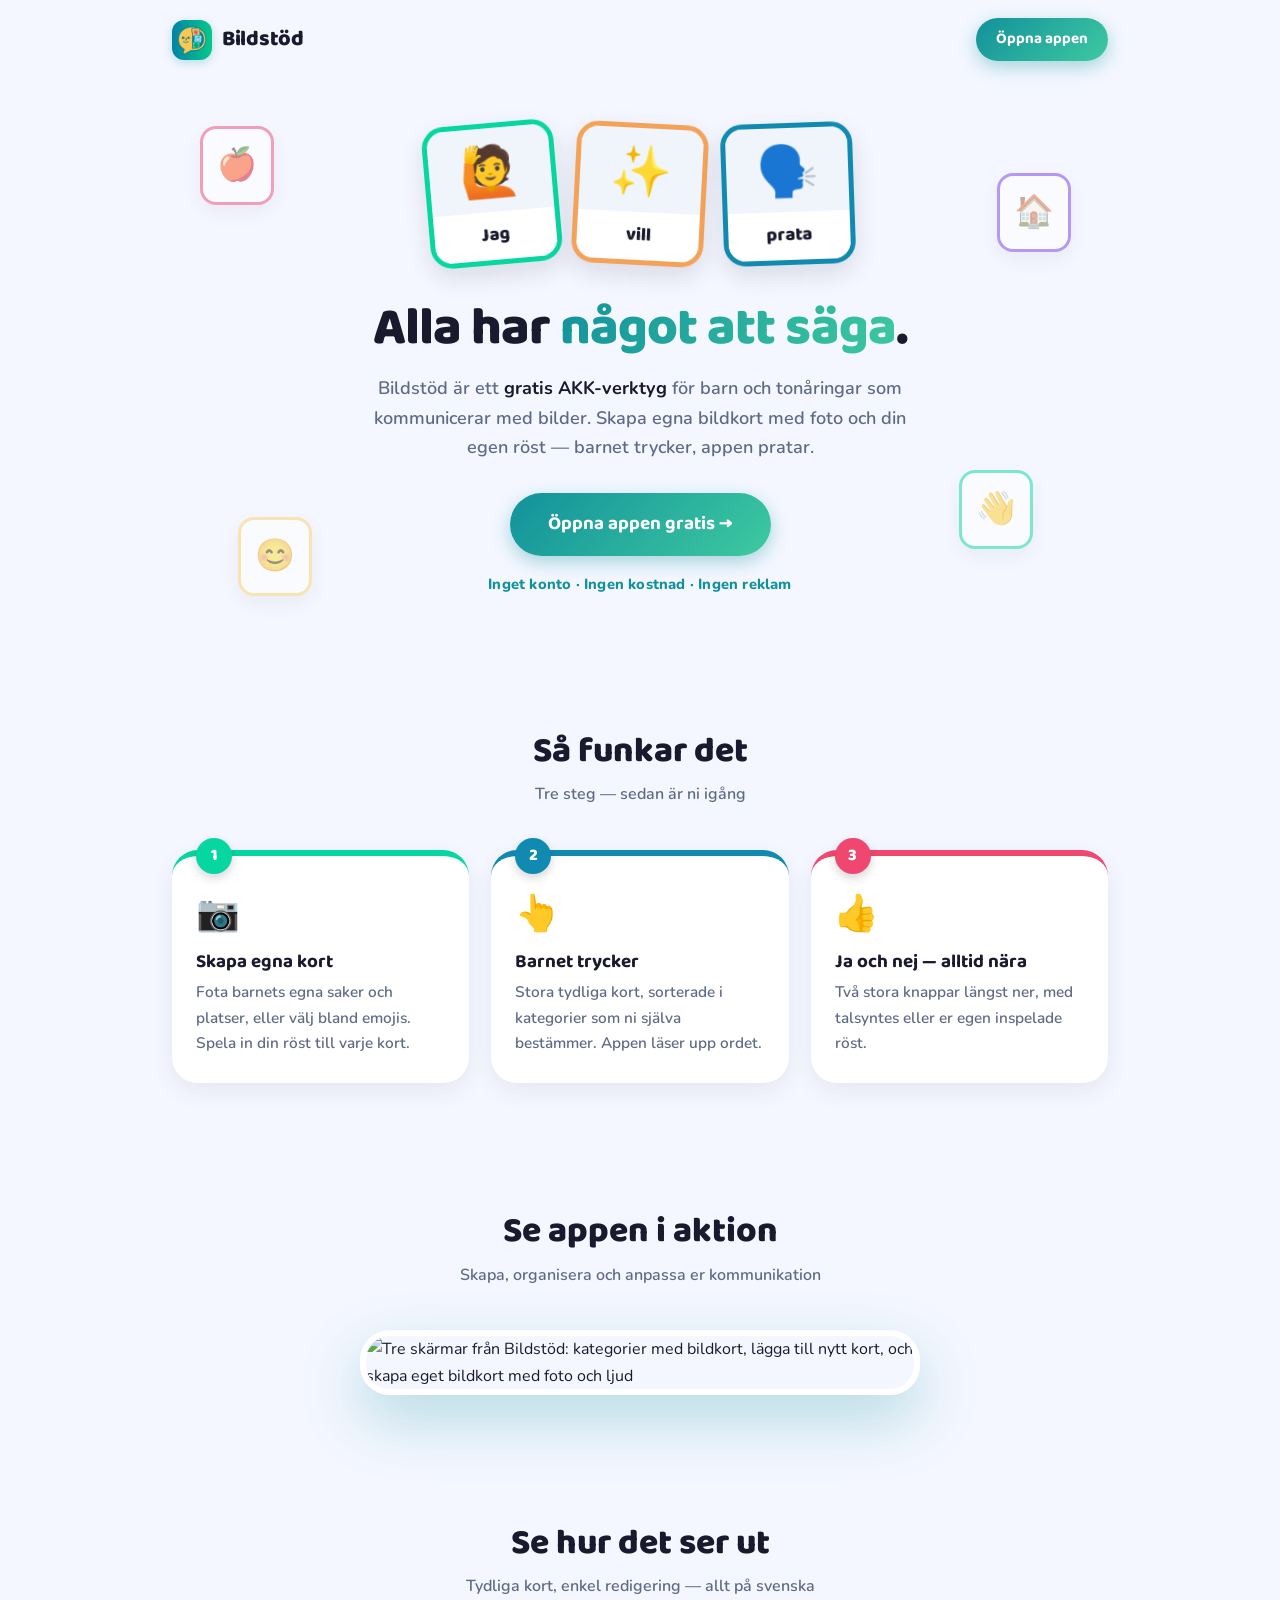
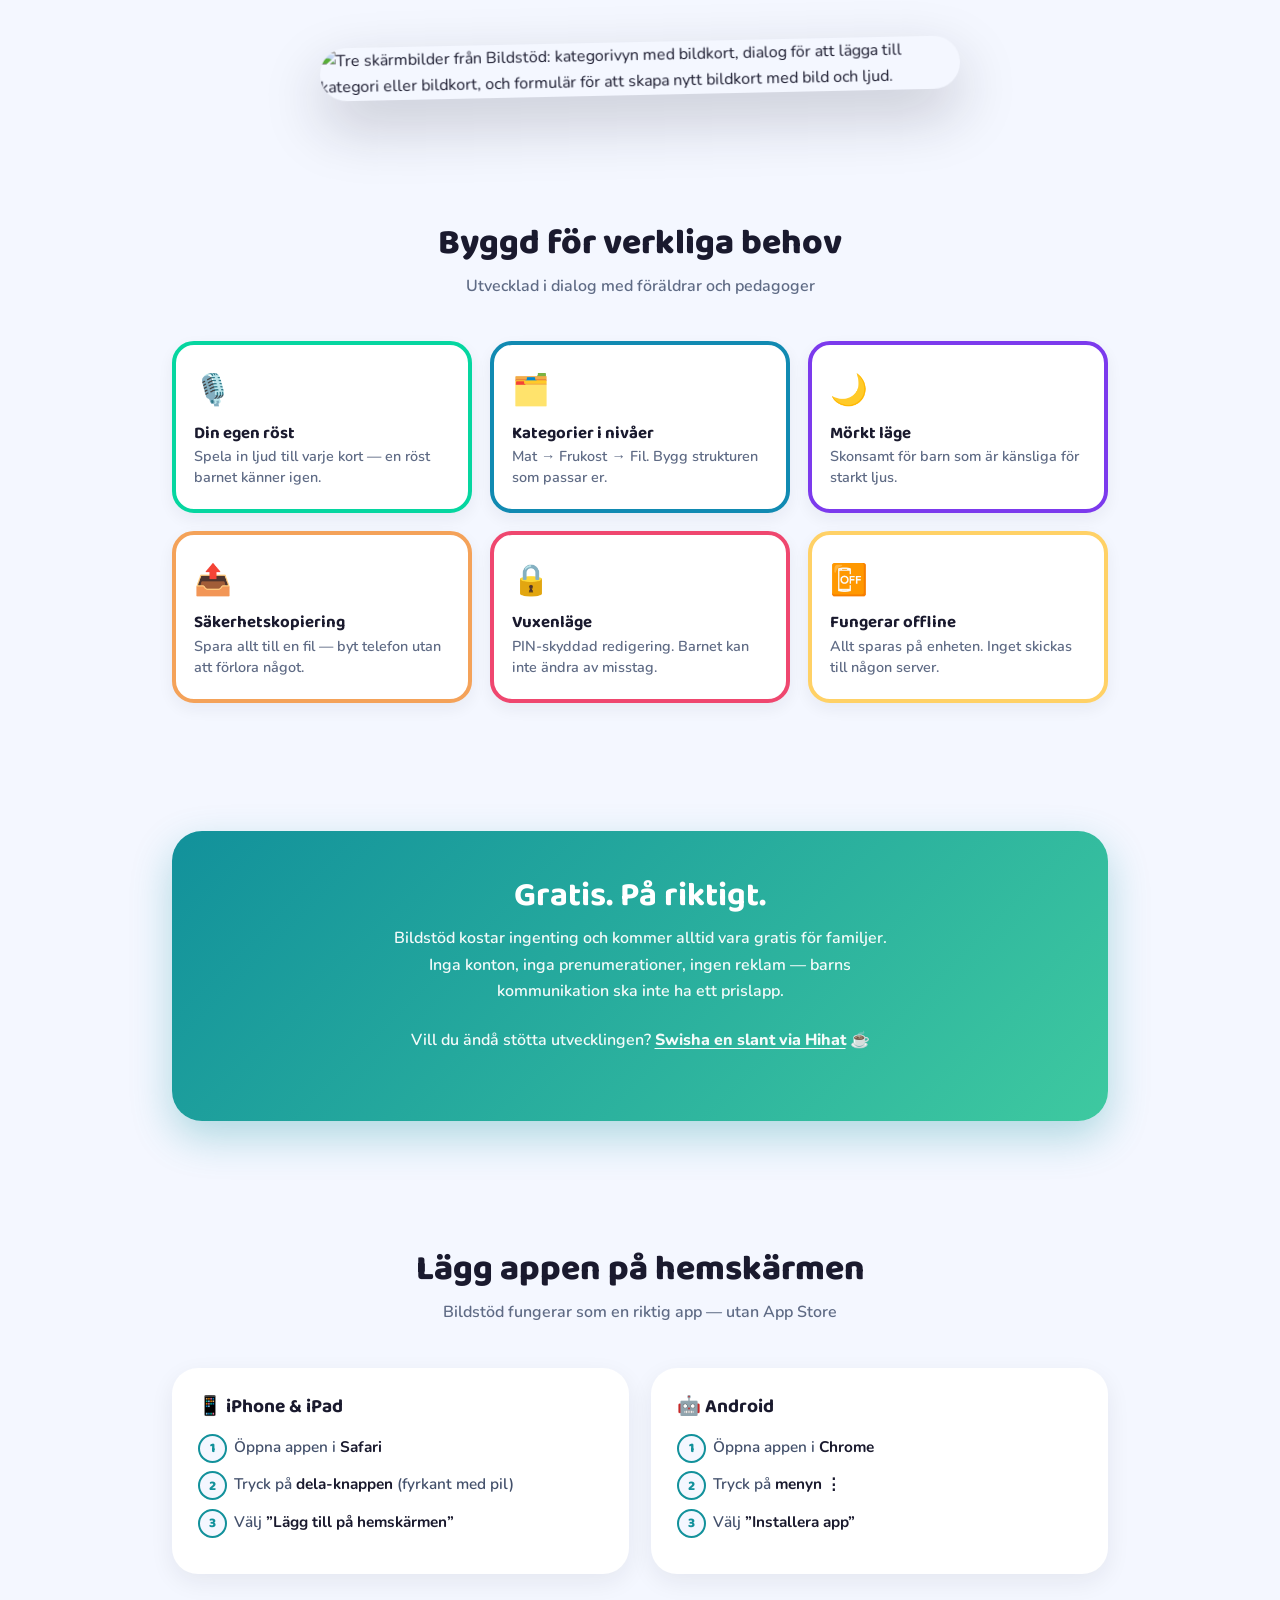
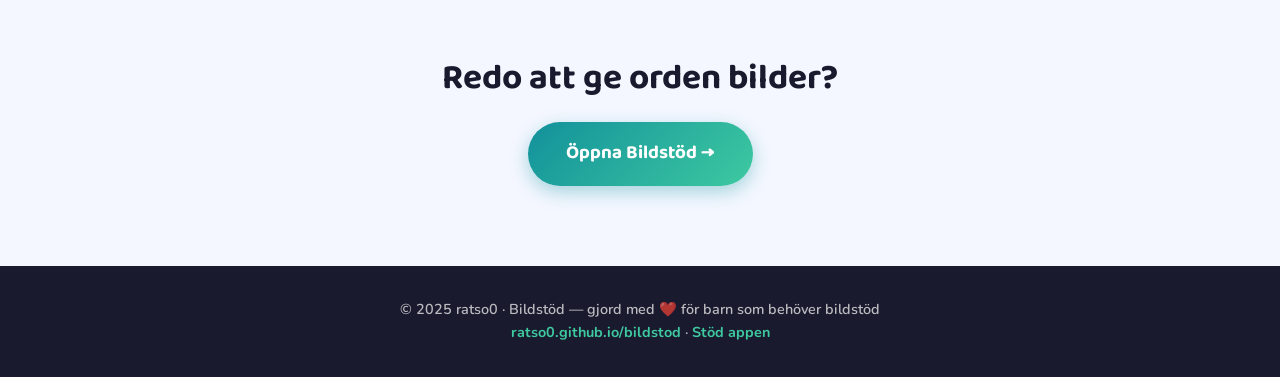
==== landing.html @ 3ee3cc1e "Add files via upload" ====
<!DOCTYPE html>
<html lang="sv">
<head>
<meta charset="UTF-8">
<meta name="viewport" content="width=device-width, initial-scale=1.0">
<title>Bildstöd – Prata med bilder</title>
<meta name="description" content="Bildstöd är ett gratis AKK-verktyg för barn och tonåringar som kommunicerar med bilder. Egna bildkort med foto och röst. Inget konto, ingen kostnad, ingen reklam.">
<link rel="icon" href="icon-192.png">
<link rel="preconnect" href="https://fonts.googleapis.com">
<link rel="preconnect" href="https://fonts.gstatic.com" crossorigin>
<link href="https://fonts.googleapis.com/css2?family=Baloo+2:wght@600;700;800&family=Nunito:wght@500;600;700;800&display=swap" rel="stylesheet">
<style>
  :root{
    --bg:#F4F7FF;
    --ink:#1A1A2E;
    --muted:#5f6b85;
    --teal:#12919b;
    --mint:#3ec9a0;
    --green:#06D6A0;
    --pink:#EF476F;
    --blue:#118AB2;
    --purple:#7C3AED;
    --orange:#F4A259;
    --yellow:#FFD166;
    --card:#ffffff;
    --face:#EFF5FB;
    --stepnum:#43506b;
    --radius:22px;
  }
  @media (prefers-color-scheme: dark){
    :root{
      --bg:#12141c;
      --ink:#eef0f7;
      --muted:#a3adc4;
      --teal:#2fb9c4;
      --card:#1e2230;
      --face:#28304a;
      --stepnum:#c6cede;
    }
  }
  *{margin:0;padding:0;box-sizing:border-box}
  html{scroll-behavior:smooth}
  body{
    font-family:'Nunito',sans-serif;
    background:var(--bg);
    color:var(--ink);
    line-height:1.65;
    overflow-x:hidden;
  }
  h1,h2,h3{font-family:'Baloo 2',cursive;line-height:1.15}
  a{color:inherit}
  img{display:block}
  .wrap{max-width:980px;margin:0 auto;padding:0 22px}

  /* ── Toppbar ── */
  .topbar{display:flex;align-items:center;justify-content:space-between;padding:18px 0}
  .brand{display:flex;align-items:center;gap:10px;text-decoration:none}
  .brand img{width:40px;height:40px;border-radius:12px;box-shadow:0 3px 10px rgba(18,145,155,.25)}
  .brand span{font-family:'Baloo 2';font-weight:800;font-size:1.35rem;letter-spacing:-.3px}
  .btn{
    display:inline-block;font-family:'Baloo 2';font-weight:700;text-decoration:none;
    background:linear-gradient(135deg,var(--teal),var(--mint));color:#fff;
    padding:12px 26px;border-radius:999px;font-size:1.02rem;
    box-shadow:0 6px 18px rgba(18,145,155,.35);
    transition:transform .15s ease, box-shadow .15s ease;
  }
  .btn:hover{transform:translateY(-2px);box-shadow:0 10px 24px rgba(18,145,155,.45)}
  .btn:focus-visible{outline:3px solid var(--ink);outline-offset:3px}
  .btn.small{padding:9px 20px;font-size:.95rem}
  .btn.big{padding:16px 38px;font-size:1.18rem}

  /* ── Hero: meningen byggd av bildkort ── */
  .hero{text-align:center;padding:44px 0 70px;position:relative}
  /* Svävande dekorkort i bakgrunden */
  .float-card{
    position:absolute;font-size:2rem;background:var(--card);
    border:3px solid var(--c);border-radius:16px;padding:10px 14px;
    box-shadow:0 8px 20px rgba(26,26,46,.10);opacity:.5;z-index:-1;
    animation:floaty 6s ease-in-out infinite;animation-delay:var(--fd,0s);
  }
  @keyframes floaty{
    0%,100%{transform:translateY(0) rotate(var(--r,0deg))}
    50%{transform:translateY(-14px) rotate(var(--r,0deg))}
  }
  .fc1{top:8%;left:3%;--c:var(--pink);--r:-8deg;--fd:.3s}
  .fc2{top:16%;right:4%;--c:var(--purple);--r:7deg;--fd:1.2s}
  .fc3{bottom:12%;left:7%;--c:var(--yellow);--r:5deg;--fd:2s}
  .fc4{bottom:20%;right:8%;--c:var(--green);--r:-5deg;--fd:.8s}
  @media(max-width:760px){.float-card{display:none}}
  .card-sentence{
    display:flex;justify-content:center;align-items:flex-end;gap:16px;
    margin:0 auto 34px;flex-wrap:wrap;
  }
  .pcard{
    width:132px;background:var(--card);border:5px solid var(--c);
    border-radius:var(--radius);box-shadow:0 10px 24px rgba(26,26,46,.12);
    overflow:hidden;transform:rotate(var(--r));
    animation:dealIn .55s cubic-bezier(.34,1.5,.5,1) both;
    animation-delay:var(--d);
    transition:transform .25s ease, box-shadow .25s ease;
  }
  .pcard:hover{transform:rotate(0deg) translateY(-8px) scale(1.05);box-shadow:0 18px 36px rgba(26,26,46,.2)}
  .pcard .inner{animation:bob 4s ease-in-out infinite;animation-delay:var(--d)}
  @keyframes bob{0%,100%{transform:translateY(0)}50%{transform:translateY(-6px)}}
  .pcard .face{background:var(--face);font-size:3.1rem;padding:20px 0 14px;text-align:center;line-height:1}
  .pcard .word{
    font-family:'Baloo 2';font-weight:800;font-size:1.15rem;text-align:center;
    padding:8px 6px 10px;background:var(--card);
  }
  @keyframes dealIn{
    from{opacity:0;transform:translateY(26px) rotate(var(--r)) scale(.92)}
    to{opacity:1;transform:translateY(0) rotate(var(--r)) scale(1)}
  }
  .hero{position:relative}
  .bg-emoji{
    position:absolute;font-size:5.5rem;opacity:.07;pointer-events:none;user-select:none;
    animation:bob 6s ease-in-out infinite;
  }
  .hero h1{font-size:clamp(2.2rem,5.5vw,3.3rem);font-weight:800;letter-spacing:-1px;margin-bottom:14px}
  .hero h1 .grad{
    background:linear-gradient(120deg,var(--teal),var(--mint));
    -webkit-background-clip:text;background-clip:text;color:transparent;
  }
  /* Scrollavslöjanden */
  .reveal{opacity:0;transform:translateY(28px);transition:opacity .6s ease, transform .6s cubic-bezier(.22,1,.36,1)}
  .reveal.in{opacity:1;transform:none}
  .hero .sub{
    font-size:1.13rem;font-weight:600;color:var(--muted);
    max-width:560px;margin:0 auto 30px;
  }
  .hero .sub strong{color:var(--ink)}
  .freeline{margin-top:16px;font-weight:800;font-size:.92rem;color:var(--teal);letter-spacing:.2px}

  /* ── Scroll-reveal ── */
  .rv{opacity:0;transform:translateY(28px);transition:opacity .6s ease,transform .6s cubic-bezier(.22,1,.36,1)}
  .rv.in{opacity:1;transform:none}

  /* ── Promo-bild ── */
  .promo-frame{
    max-width:560px;margin:0 auto;border-radius:30px;overflow:hidden;
    box-shadow:0 24px 60px rgba(18,145,155,.28);
    border:6px solid var(--card);
    transform:rotate(-1.2deg);
    transition:transform .3s ease;
  }
  .promo-frame:hover{transform:rotate(0deg) scale(1.01)}
  .promo-frame img{width:100%;height:auto}

  /* ── Sektioner ── */
  section{padding:64px 0}
  .sect-title{text-align:center;font-size:clamp(1.7rem,4vw,2.2rem);font-weight:800;margin-bottom:10px}
  .sect-sub{text-align:center;color:var(--muted);font-weight:600;max-width:520px;margin:0 auto 42px}

  /* Så funkar det – tre steg */
  .steps{display:grid;grid-template-columns:repeat(3,1fr);gap:22px}
  .step{
    background:var(--card);border-radius:26px;padding:28px 24px;
    box-shadow:0 8px 24px rgba(26,26,46,.07);position:relative;
    border-top:6px solid var(--c);
  }
  .step .num{
    position:absolute;top:-18px;left:24px;width:36px;height:36px;border-radius:50%;
    background:var(--c);color:#fff;font-family:'Baloo 2';font-weight:800;font-size:1.05rem;
    display:flex;align-items:center;justify-content:center;box-shadow:0 4px 10px rgba(26,26,46,.18);
  }
  .step .ico{font-size:2.2rem;margin-bottom:10px}
  .step h3{font-size:1.18rem;margin-bottom:6px}
  .step p{font-size:.96rem;color:var(--muted);font-weight:600}

  /* Funktioner – kort i appens stil */
  .feats{display:grid;grid-template-columns:repeat(3,1fr);gap:18px}
  .feat{
    background:var(--card);border:4px solid var(--c);border-radius:var(--radius);
    padding:20px 18px;box-shadow:0 6px 16px rgba(26,26,46,.06);
  }
  .feat .ico{font-size:1.9rem;margin-bottom:8px}
  .feat h3{font-size:1.05rem;margin-bottom:3px}
  .feat p{font-size:.9rem;color:var(--muted);font-weight:600;line-height:1.5}

  /* Skärmbilder */
  .shots{max-width:640px;margin:0 auto}
  .shots img{
    width:100%;border-radius:28px;
    box-shadow:0 24px 60px rgba(26,26,46,.22);
    transform:rotate(-1.2deg);
    transition:transform .3s ease;
  }
  .shots img:hover{transform:rotate(0deg) scale(1.015)}

  /* Gratis-remsa */
  .free{
    background:linear-gradient(135deg,var(--teal),var(--mint));
    border-radius:30px;color:#fff;text-align:center;
    padding:46px 26px;box-shadow:0 16px 40px rgba(18,145,155,.3);
  }
  .free h2{font-size:clamp(1.6rem,4vw,2.1rem);margin-bottom:10px}
  .free p{font-weight:600;max-width:520px;margin:0 auto 22px;opacity:.95}
  .free a.support{
    color:#fff;font-weight:800;text-decoration:underline;text-underline-offset:3px;
  }

  /* Installera */
  .installs{display:grid;grid-template-columns:1fr 1fr;gap:22px}
  .inst{
    background:var(--card);border-radius:26px;padding:28px 26px;
    box-shadow:0 8px 24px rgba(26,26,46,.07);
  }
  .inst h3{font-size:1.2rem;margin-bottom:16px;display:flex;align-items:center;gap:8px}
  .inst ol{list-style:none;counter-reset:s}
  .inst li{
    counter-increment:s;position:relative;padding-left:36px;margin-bottom:12px;
    font-weight:600;font-size:.96rem;color:var(--stepnum);
  }
  .inst li::before{
    content:counter(s);position:absolute;left:0;top:0;
    width:25px;height:25px;border-radius:50%;background:var(--bg);
    border:2.5px solid var(--teal);color:var(--teal);
    font-family:'Baloo 2';font-weight:800;font-size:.85rem;
    display:flex;align-items:center;justify-content:center;
  }
  .inst li strong{color:var(--ink)}

  /* Slut-CTA */
  .final{text-align:center;padding:20px 0 80px}
  .final h2{font-size:clamp(1.7rem,4vw,2.2rem);margin-bottom:24px}

  footer{
    background:var(--ink);color:rgba(255,255,255,.7);
    text-align:center;padding:32px 22px;font-size:.9rem;font-weight:600;
  }
  footer a{color:var(--mint);font-weight:700;text-decoration:none}
  footer a:hover{text-decoration:underline}

  @media(max-width:760px){
    .steps{grid-template-columns:1fr}
    .feats{grid-template-columns:1fr 1fr}
    .installs{grid-template-columns:1fr}
    .pcard{width:104px}
    .pcard .face{font-size:2.4rem;padding:16px 0 10px}
    .pcard .word{font-size:.98rem}
    .card-sentence{gap:10px}
    section{padding:48px 0}
  }
  @media(max-width:420px){
    .feats{grid-template-columns:1fr}
  }
  @media(prefers-reduced-motion:reduce){
    .pcard,.pcard .inner,.float-card{animation:none}
    .btn,.reveal{transition:none}
    .reveal{opacity:1;transform:none}
    html{scroll-behavior:auto}
  }
</style>
</head>
<body>

<div class="wrap">
  <header class="topbar">
    <a class="brand" href="#">
      <img src="icon-192.png" alt="Bildstöds logotyp">
      <span>Bildstöd</span>
    </a>
    <a class="btn small" href="https://ratso0.github.io/bildstod/">Öppna appen</a>
  </header>

  <!-- HERO -->
  <section class="hero">
    <div class="float-card fc1" aria-hidden="true">🍎</div>
    <div class="float-card fc2" aria-hidden="true">🏠</div>
    <div class="float-card fc3" aria-hidden="true">😊</div>
    <div class="float-card fc4" aria-hidden="true">👋</div>
    <div class="card-sentence" aria-hidden="true">
      <div class="pcard" style="--c:var(--green);--r:-5deg;--d:.05s">
        <div class="inner"><div class="face">🙋</div><div class="word">Jag</div></div>
      </div>
      <div class="pcard" style="--c:var(--orange);--r:3deg;--d:.18s">
        <div class="inner"><div class="face">✨</div><div class="word">vill</div></div>
      </div>
      <div class="pcard" style="--c:var(--blue);--r:-2deg;--d:.31s">
        <div class="inner"><div class="face">🗣️</div><div class="word">prata</div></div>
      </div>
    </div>

    <h1>Alla har <span class="grad">något att säga</span>.</h1>
    <p class="sub">Bildstöd är ett <strong>gratis AKK-verktyg</strong> för barn och tonåringar som kommunicerar med bilder. Skapa egna bildkort med foto och din egen röst — barnet trycker, appen pratar.</p>
    <a class="btn big" href="https://ratso0.github.io/bildstod/">Öppna appen gratis →</a>
    <div class="freeline">Inget konto · Ingen kostnad · Ingen reklam</div>
  </section>
</div>

<!-- SÅ FUNKAR DET -->
<section>
  <div class="wrap reveal">
    <h2 class="sect-title">Så funkar det</h2>
    <p class="sect-sub">Tre steg — sedan är ni igång</p>
    <div class="steps">
      <div class="step rv" style="--c:var(--green)">
        <div class="num">1</div>
        <div class="ico">📷</div>
        <h3>Skapa egna kort</h3>
        <p>Fota barnets egna saker och platser, eller välj bland emojis. Spela in din röst till varje kort.</p>
      </div>
      <div class="step rv" style="--c:var(--blue)">
        <div class="num">2</div>
        <div class="ico">👆</div>
        <h3>Barnet trycker</h3>
        <p>Stora tydliga kort, sorterade i kategorier som ni själva bestämmer. Appen läser upp ordet.</p>
      </div>
      <div class="step rv" style="--c:var(--pink)">
        <div class="num">3</div>
        <div class="ico">👍</div>
        <h3>Ja och nej — alltid nära</h3>
        <p>Två stora knappar längst ner, med talsyntes eller er egen inspelade röst.</p>
      </div>
    </div>
  </div>
</section>

<!-- SE APPEN -->
<section>
  <div class="wrap">
    <h2 class="sect-title rv">Se appen i aktion</h2>
    <p class="sect-sub rv">Skapa, organisera och anpassa er kommunikation</p>
    <div class="promo-frame rv">
      <img src="promo.jpg" alt="Tre skärmar från Bildstöd: kategorier med bildkort, lägga till nytt kort, och skapa eget bildkort med foto och ljud" loading="lazy">
    </div>
  </div>
</section>

<!-- SKÄRMBILDER -->
<section>
  <div class="wrap reveal">
    <h2 class="sect-title">Se hur det ser ut</h2>
    <p class="sect-sub">Tydliga kort, enkel redigering — allt på svenska</p>
    <div class="shots">
      <img src="skarmar.jpg" alt="Tre skärmbilder från Bildstöd: kategorivyn med bildkort, dialog för att lägga till kategori eller bildkort, och formulär för att skapa nytt bildkort med bild och ljud." loading="lazy">
    </div>
  </div>
</section>

<!-- FUNKTIONER -->
<section>
  <div class="wrap reveal">
    <h2 class="sect-title">Byggd för verkliga behov</h2>
    <p class="sect-sub">Utvecklad i dialog med föräldrar och pedagoger</p>
    <div class="feats">
      <div class="feat" style="--c:var(--green)"><div class="ico">🎙️</div><h3>Din egen röst</h3><p>Spela in ljud till varje kort — en röst barnet känner igen.</p></div>
      <div class="feat" style="--c:var(--blue)"><div class="ico">🗂️</div><h3>Kategorier i nivåer</h3><p>Mat → Frukost → Fil. Bygg strukturen som passar er.</p></div>
      <div class="feat" style="--c:var(--purple)"><div class="ico">🌙</div><h3>Mörkt läge</h3><p>Skonsamt för barn som är känsliga för starkt ljus.</p></div>
      <div class="feat" style="--c:var(--orange)"><div class="ico">📤</div><h3>Säkerhetskopiering</h3><p>Spara allt till en fil — byt telefon utan att förlora något.</p></div>
      <div class="feat" style="--c:var(--pink)"><div class="ico">🔒</div><h3>Vuxenläge</h3><p>PIN-skyddad redigering. Barnet kan inte ändra av misstag.</p></div>
      <div class="feat" style="--c:var(--yellow)"><div class="ico">📴</div><h3>Fungerar offline</h3><p>Allt sparas på enheten. Inget skickas till någon server.</p></div>
    </div>
  </div>
</section>

<!-- GRATIS -->
<section>
  <div class="wrap">
    <div class="free rv">
      <h2>Gratis. På riktigt.</h2>
      <p>Bildstöd kostar ingenting och kommer alltid vara gratis för familjer. Inga konton, inga prenumerationer, ingen reklam — barns kommunikation ska inte ha ett prislapp.</p>
      <p>Vill du ändå stötta utvecklingen? <a class="support" href="https://hihat.io/bildstd">Swisha en slant via Hihat</a> ☕</p>
    </div>
  </div>
</section>

<!-- INSTALLERA -->
<section>
  <div class="wrap reveal">
    <h2 class="sect-title">Lägg appen på hemskärmen</h2>
    <p class="sect-sub">Bildstöd fungerar som en riktig app — utan App Store</p>
    <div class="installs">
      <div class="inst rv">
        <h3>📱 iPhone &amp; iPad</h3>
        <ol>
          <li>Öppna appen i <strong>Safari</strong></li>
          <li>Tryck på <strong>dela-knappen</strong> (fyrkant med pil)</li>
          <li>Välj <strong>”Lägg till på hemskärmen”</strong></li>
        </ol>
      </div>
      <div class="inst rv">
        <h3>🤖 Android</h3>
        <ol>
          <li>Öppna appen i <strong>Chrome</strong></li>
          <li>Tryck på <strong>menyn ⋮</strong></li>
          <li>Välj <strong>”Installera app”</strong></li>
        </ol>
      </div>
    </div>
  </div>
</section>

<!-- SLUT-CTA -->
<div class="final wrap">
  <h2>Redo att ge orden bilder?</h2>
  <a class="btn big" href="https://ratso0.github.io/bildstod/">Öppna Bildstöd →</a>
</div>

<footer>
  © 2025 ratso0 · Bildstöd — gjord med ❤️ för barn som behöver bildstöd<br>
  <a href="https://ratso0.github.io/bildstod/">ratso0.github.io/bildstod</a> · <a href="https://hihat.io/bildstd">Stöd appen</a>
</footer>

<script>
(function(){
  var reduce = window.matchMedia('(prefers-reduced-motion: reduce)').matches;
  var els = document.querySelectorAll('.rv');
  if(reduce || !('IntersectionObserver' in window)){
    els.forEach(function(el){el.classList.add('in');});
    return;
  }
  var io = new IntersectionObserver(function(entries){
    entries.forEach(function(e){
      if(e.isIntersecting){ e.target.classList.add('in'); io.unobserve(e.target); }
    });
  },{threshold:.15});
  els.forEach(function(el){io.observe(el);});
})();
</script>
<script>
(function(){
  var els=document.querySelectorAll('.reveal');
  if(!('IntersectionObserver' in window)){els.forEach(function(e){e.classList.add('in')});return;}
  var io=new IntersectionObserver(function(entries){
    entries.forEach(function(en){ if(en.isIntersecting){ en.target.classList.add('in'); io.unobserve(en.target); } });
  },{threshold:0.12});
  els.forEach(function(e){io.observe(e)});
})();
</script>
</body>
</html>
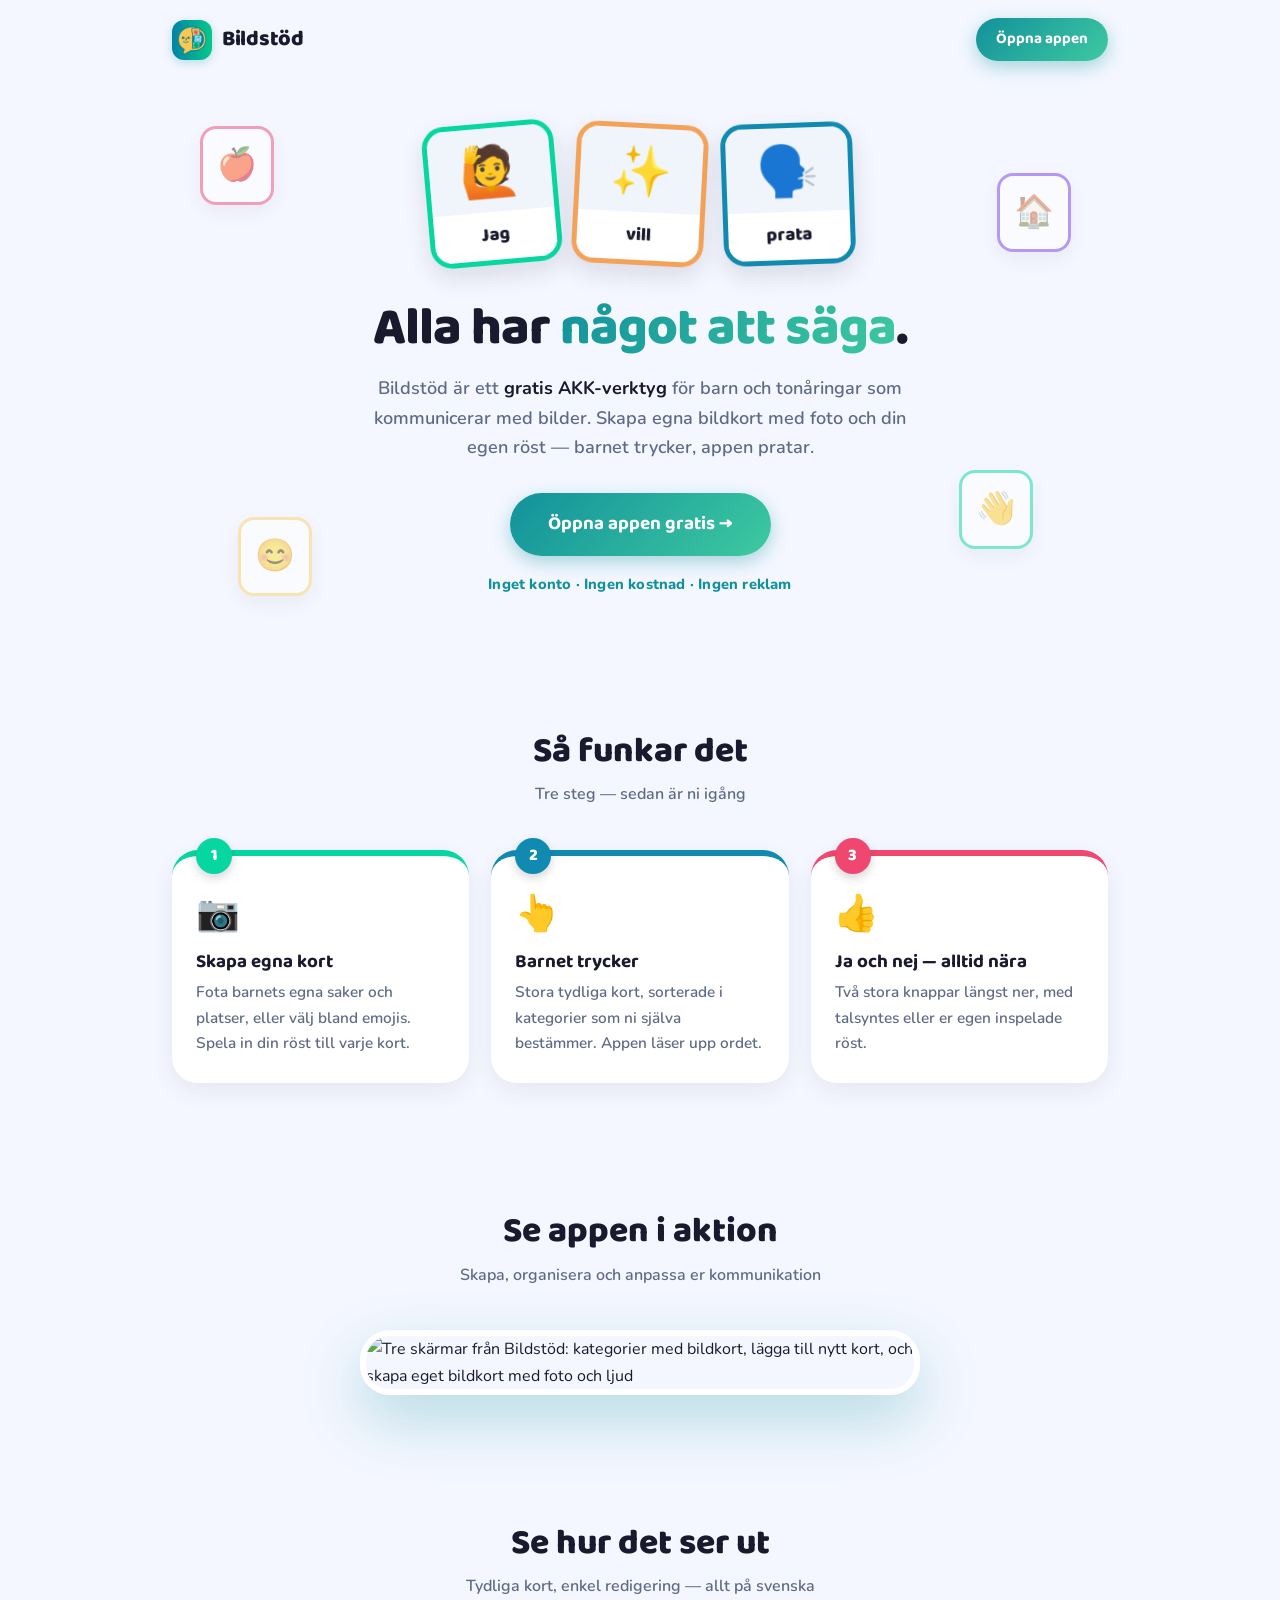
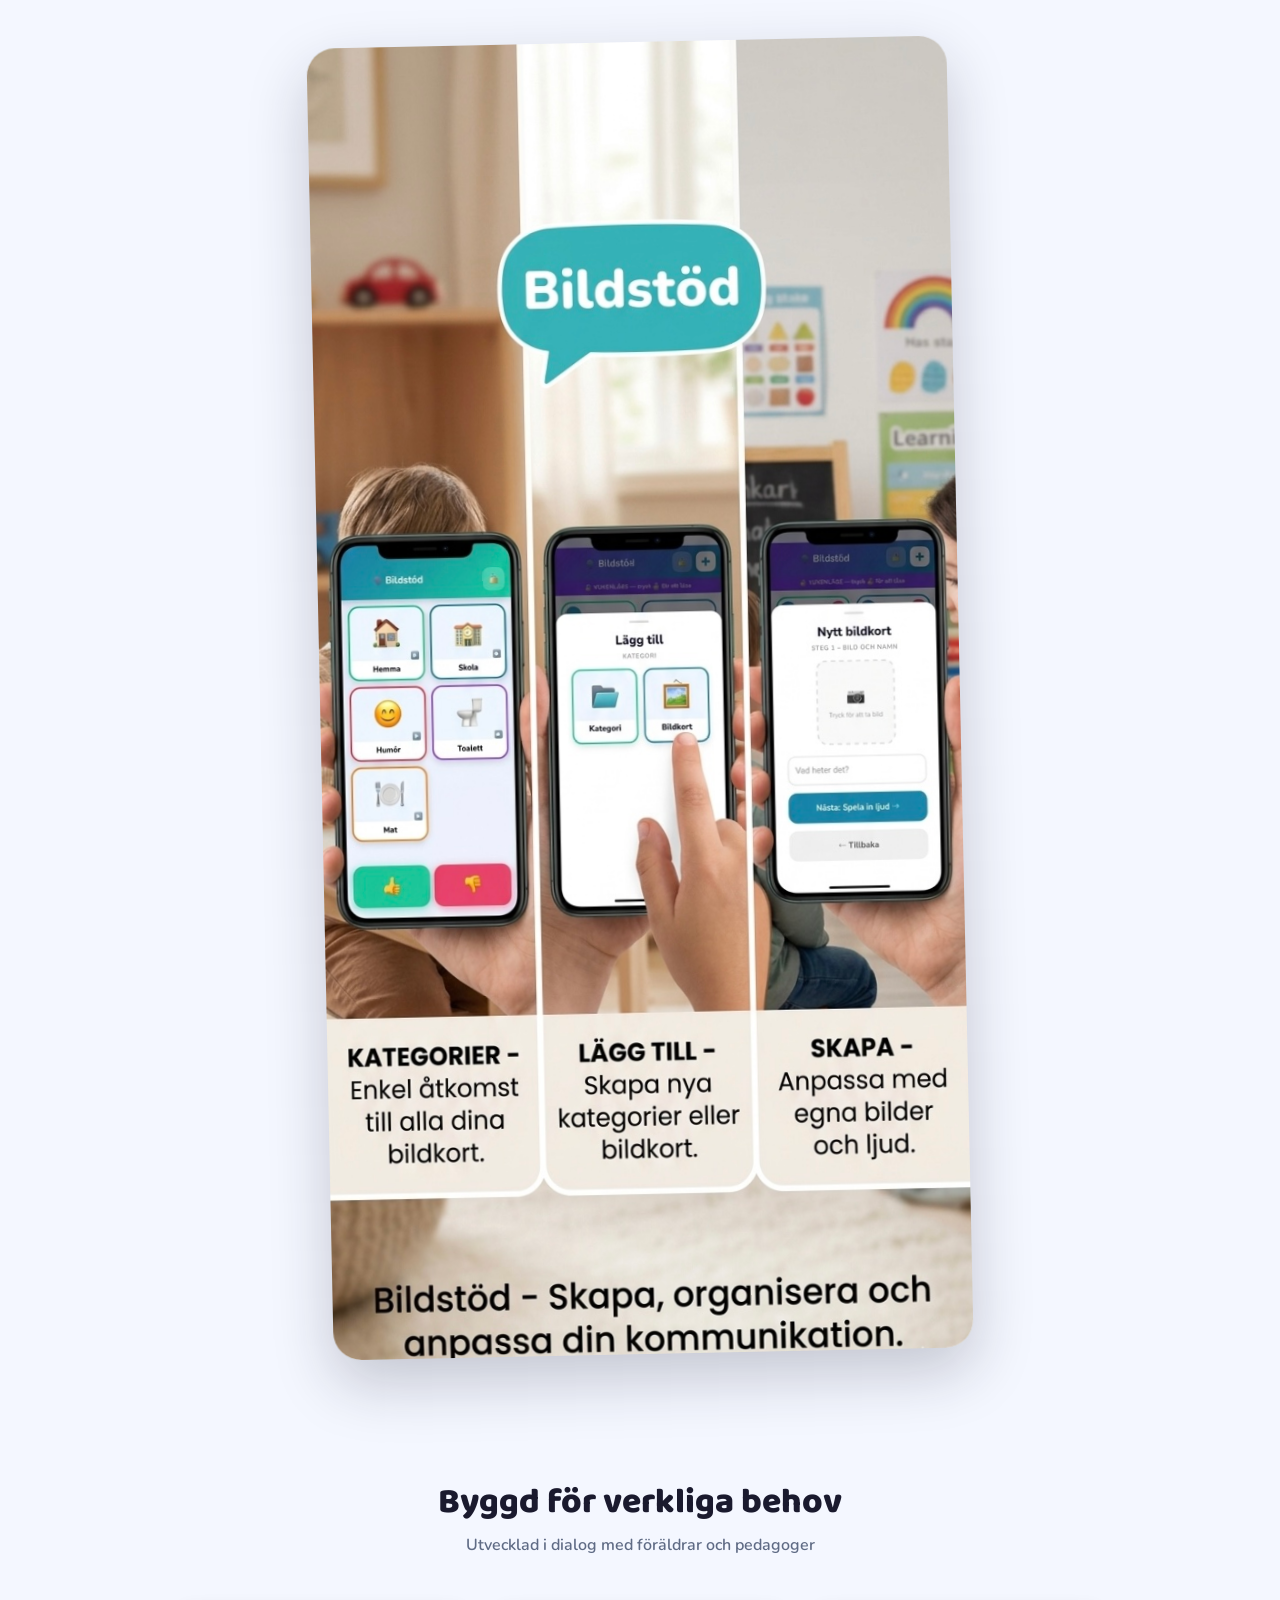
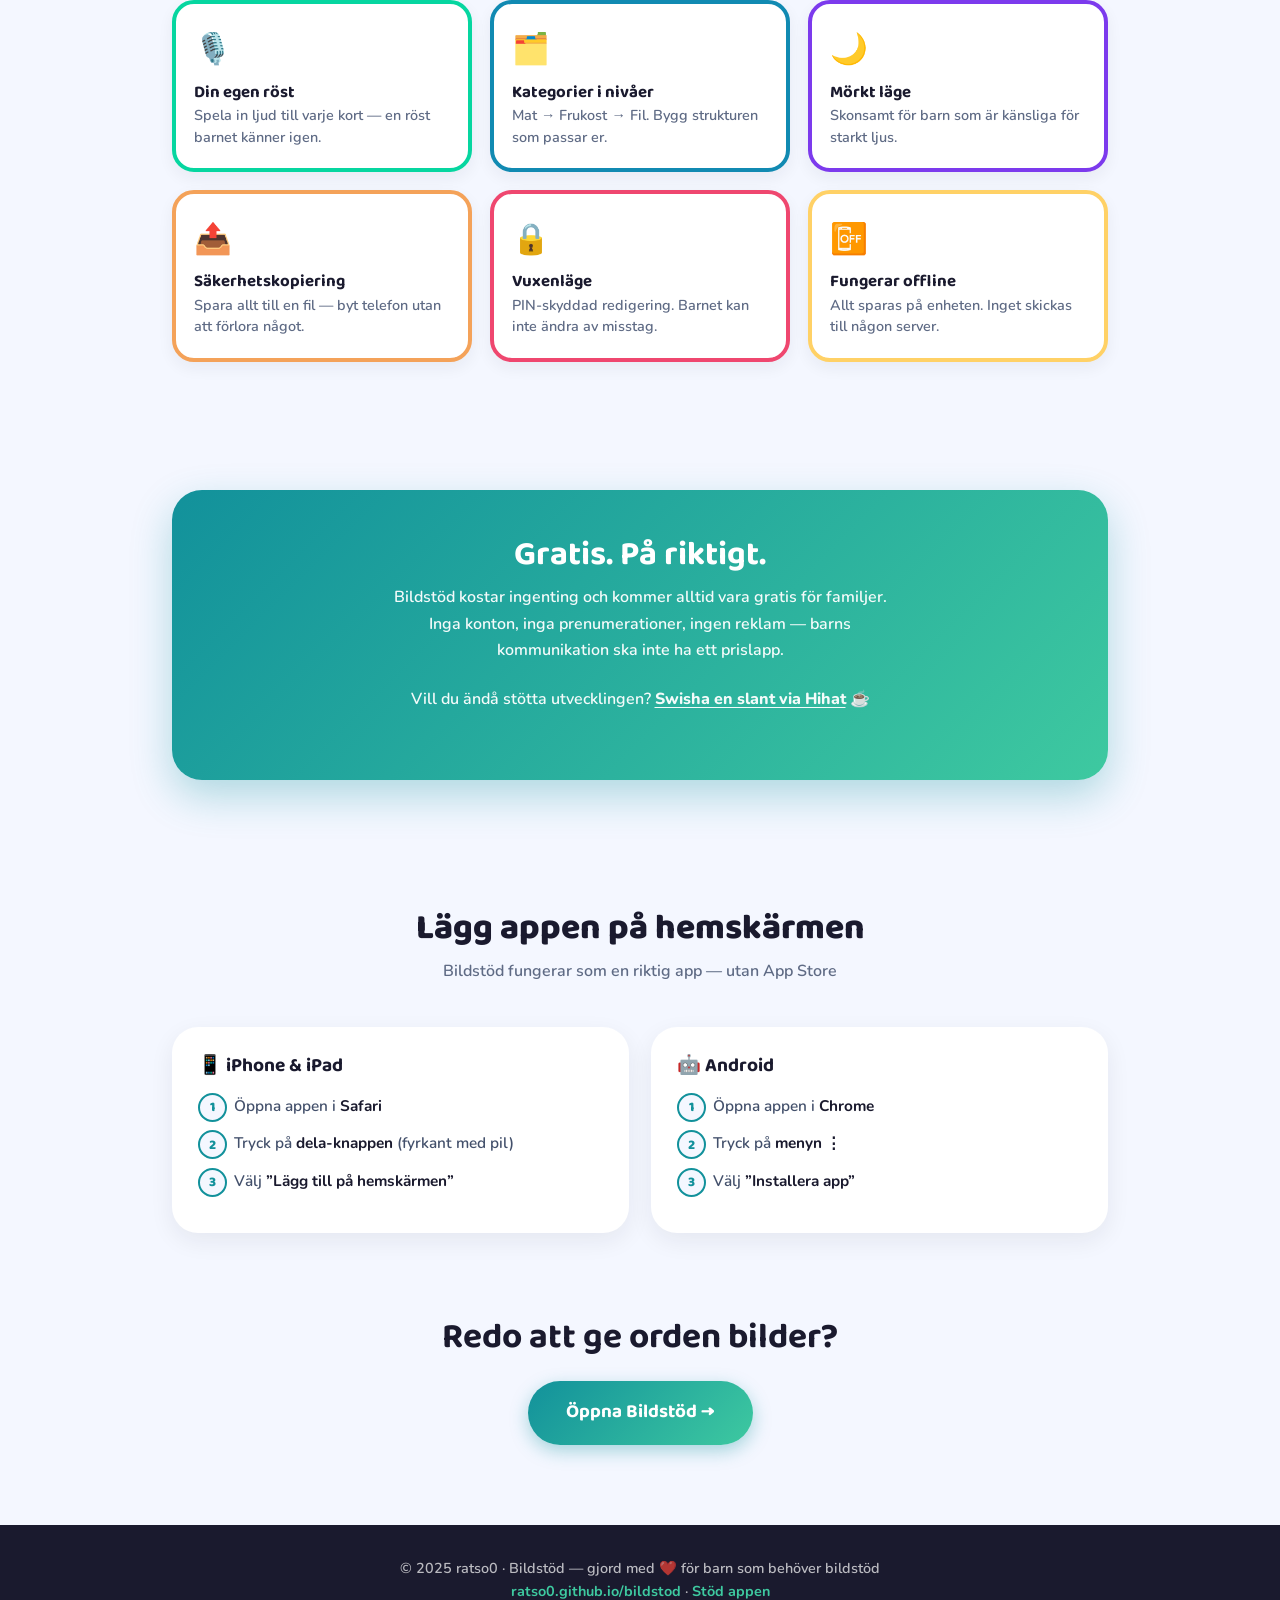
==== commit 3aefa10d: "Change image file extension from .jpg to .jpeg" ====
--- a/landing.html
+++ b/landing.html
@@ -333,7 +333,7 @@
     <h2 class="sect-title">Se hur det ser ut</h2>
     <p class="sect-sub">Tydliga kort, enkel redigering — allt på svenska</p>
     <div class="shots">
-      <img src="skarmar.jpg" alt="Tre skärmbilder från Bildstöd: kategorivyn med bildkort, dialog för att lägga till kategori eller bildkort, och formulär för att skapa nytt bildkort med bild och ljud." loading="lazy">
+      <img src="skarmar.jpeg" alt="Tre skärmbilder från Bildstöd: kategorivyn med bildkort, dialog för att lägga till kategori eller bildkort, och formulär för att skapa nytt bildkort med bild och ljud." loading="lazy">
     </div>
   </div>
 </section>
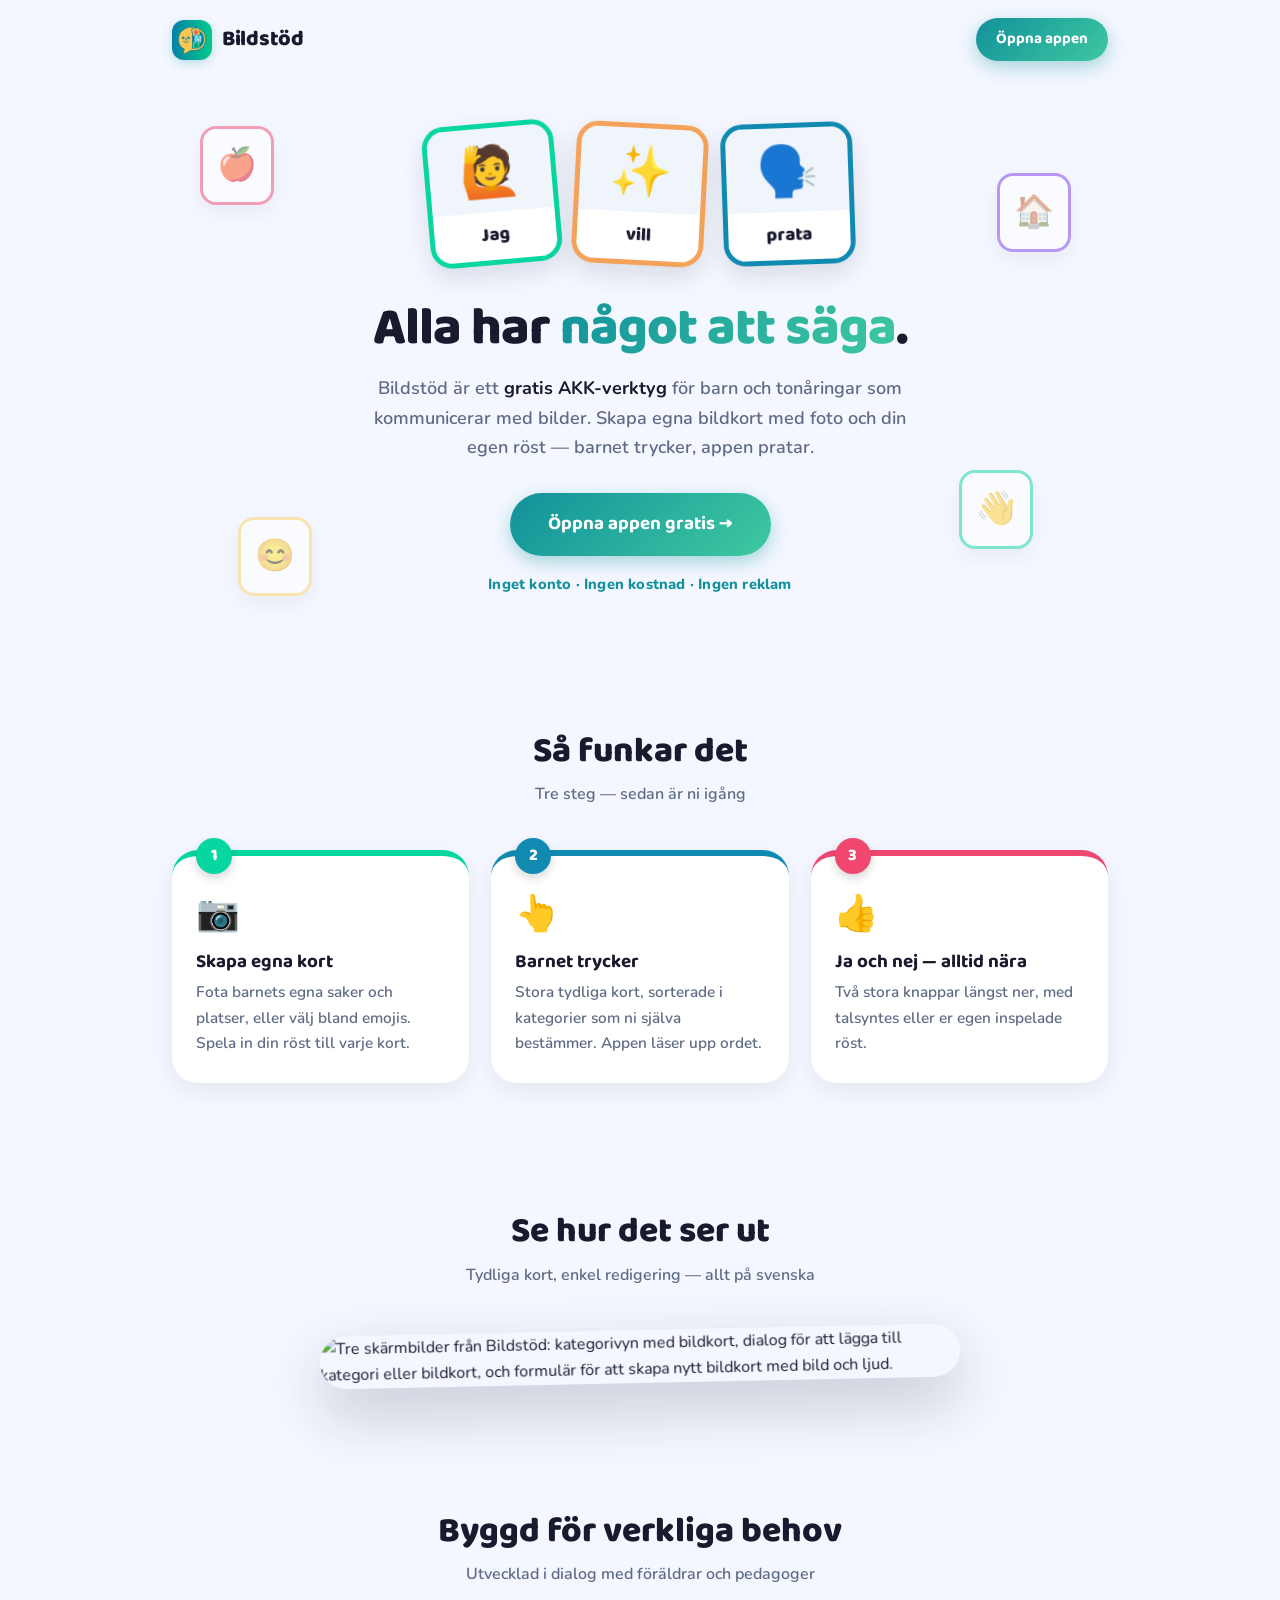
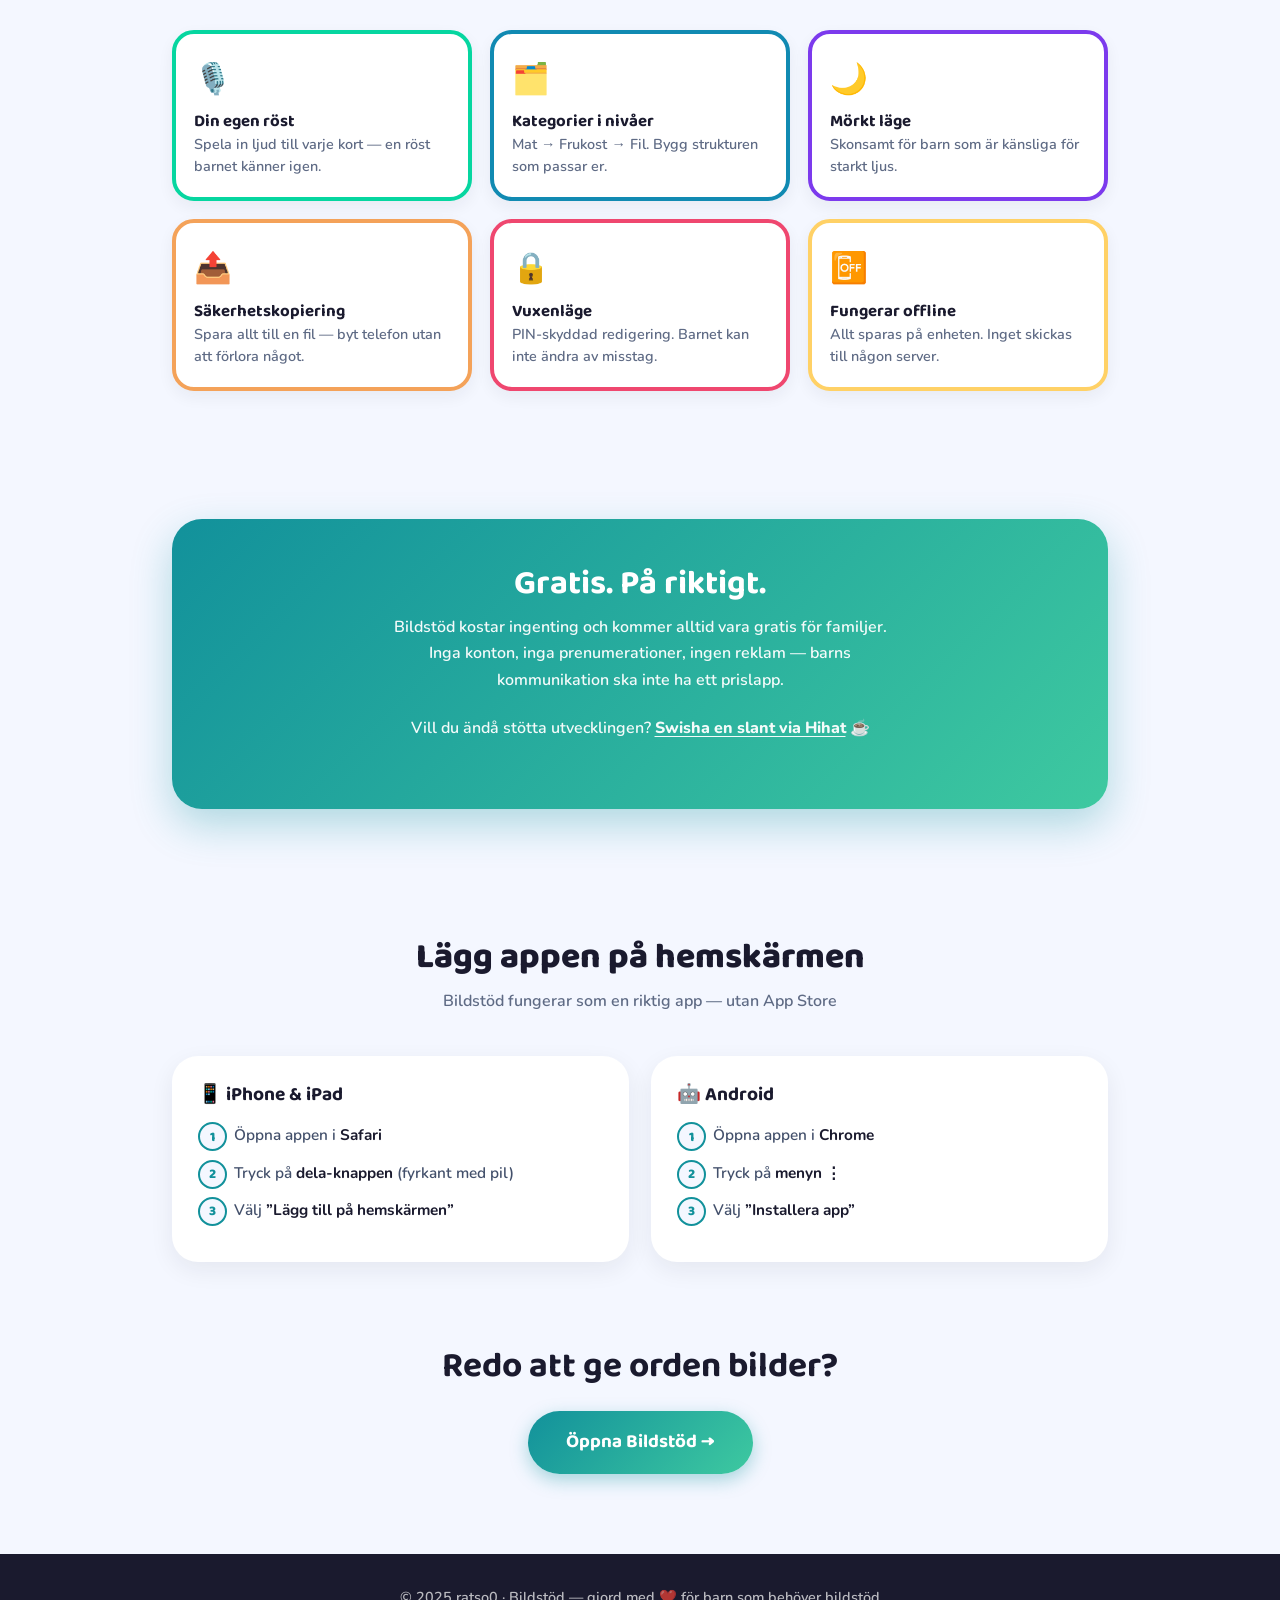
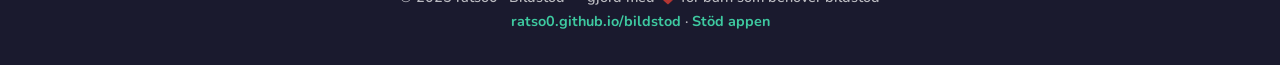
==== commit d8885e62: "Add files via upload" ====
--- a/landing.html
+++ b/landing.html
@@ -316,24 +316,13 @@
   </div>
 </section>
 
-<!-- SE APPEN -->
-<section>
-  <div class="wrap">
-    <h2 class="sect-title rv">Se appen i aktion</h2>
-    <p class="sect-sub rv">Skapa, organisera och anpassa er kommunikation</p>
-    <div class="promo-frame rv">
-      <img src="promo.jpg" alt="Tre skärmar från Bildstöd: kategorier med bildkort, lägga till nytt kort, och skapa eget bildkort med foto och ljud" loading="lazy">
-    </div>
-  </div>
-</section>
-
 <!-- SKÄRMBILDER -->
 <section>
   <div class="wrap reveal">
     <h2 class="sect-title">Se hur det ser ut</h2>
     <p class="sect-sub">Tydliga kort, enkel redigering — allt på svenska</p>
     <div class="shots">
-      <img src="skarmar.jpeg" alt="Tre skärmbilder från Bildstöd: kategorivyn med bildkort, dialog för att lägga till kategori eller bildkort, och formulär för att skapa nytt bildkort med bild och ljud." loading="lazy">
+      <img src="skarmar.jpg" alt="Tre skärmbilder från Bildstöd: kategorivyn med bildkort, dialog för att lägga till kategori eller bildkort, och formulär för att skapa nytt bildkort med bild och ljud." loading="lazy">
     </div>
   </div>
 </section>
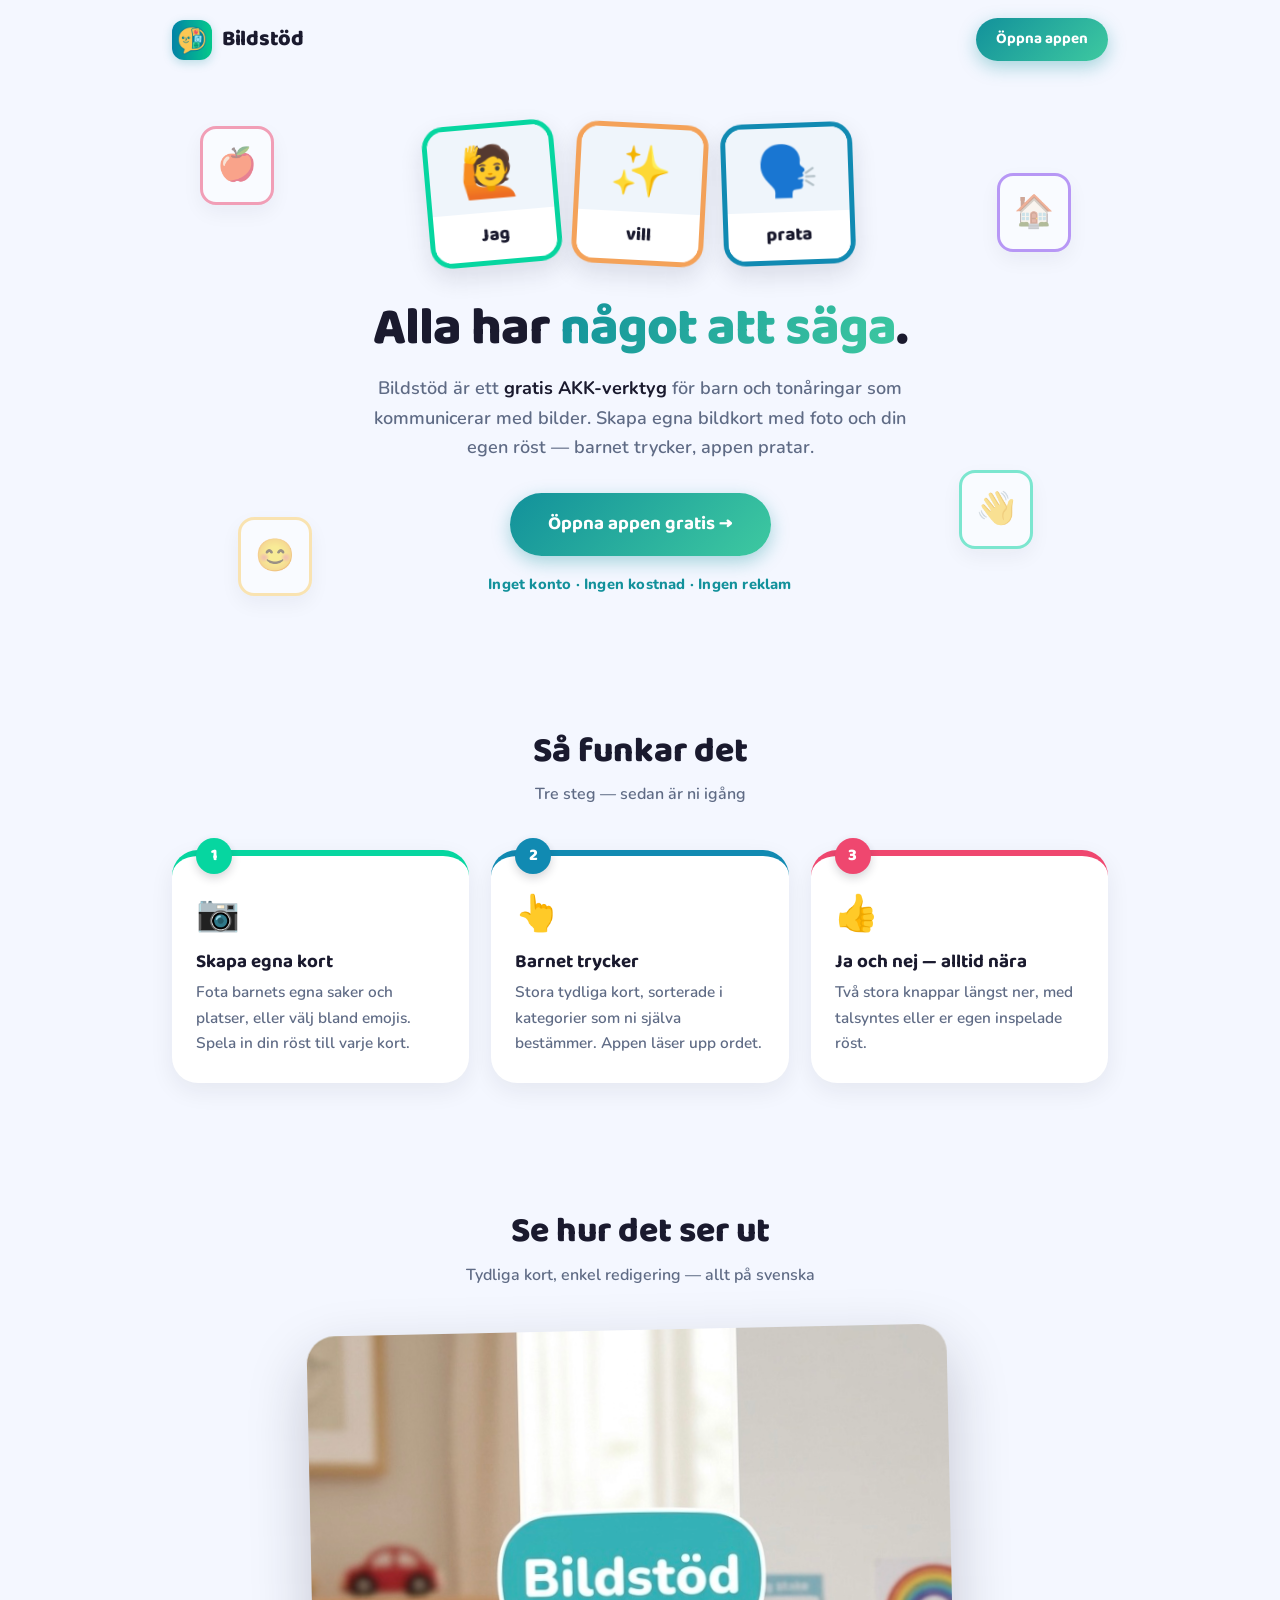
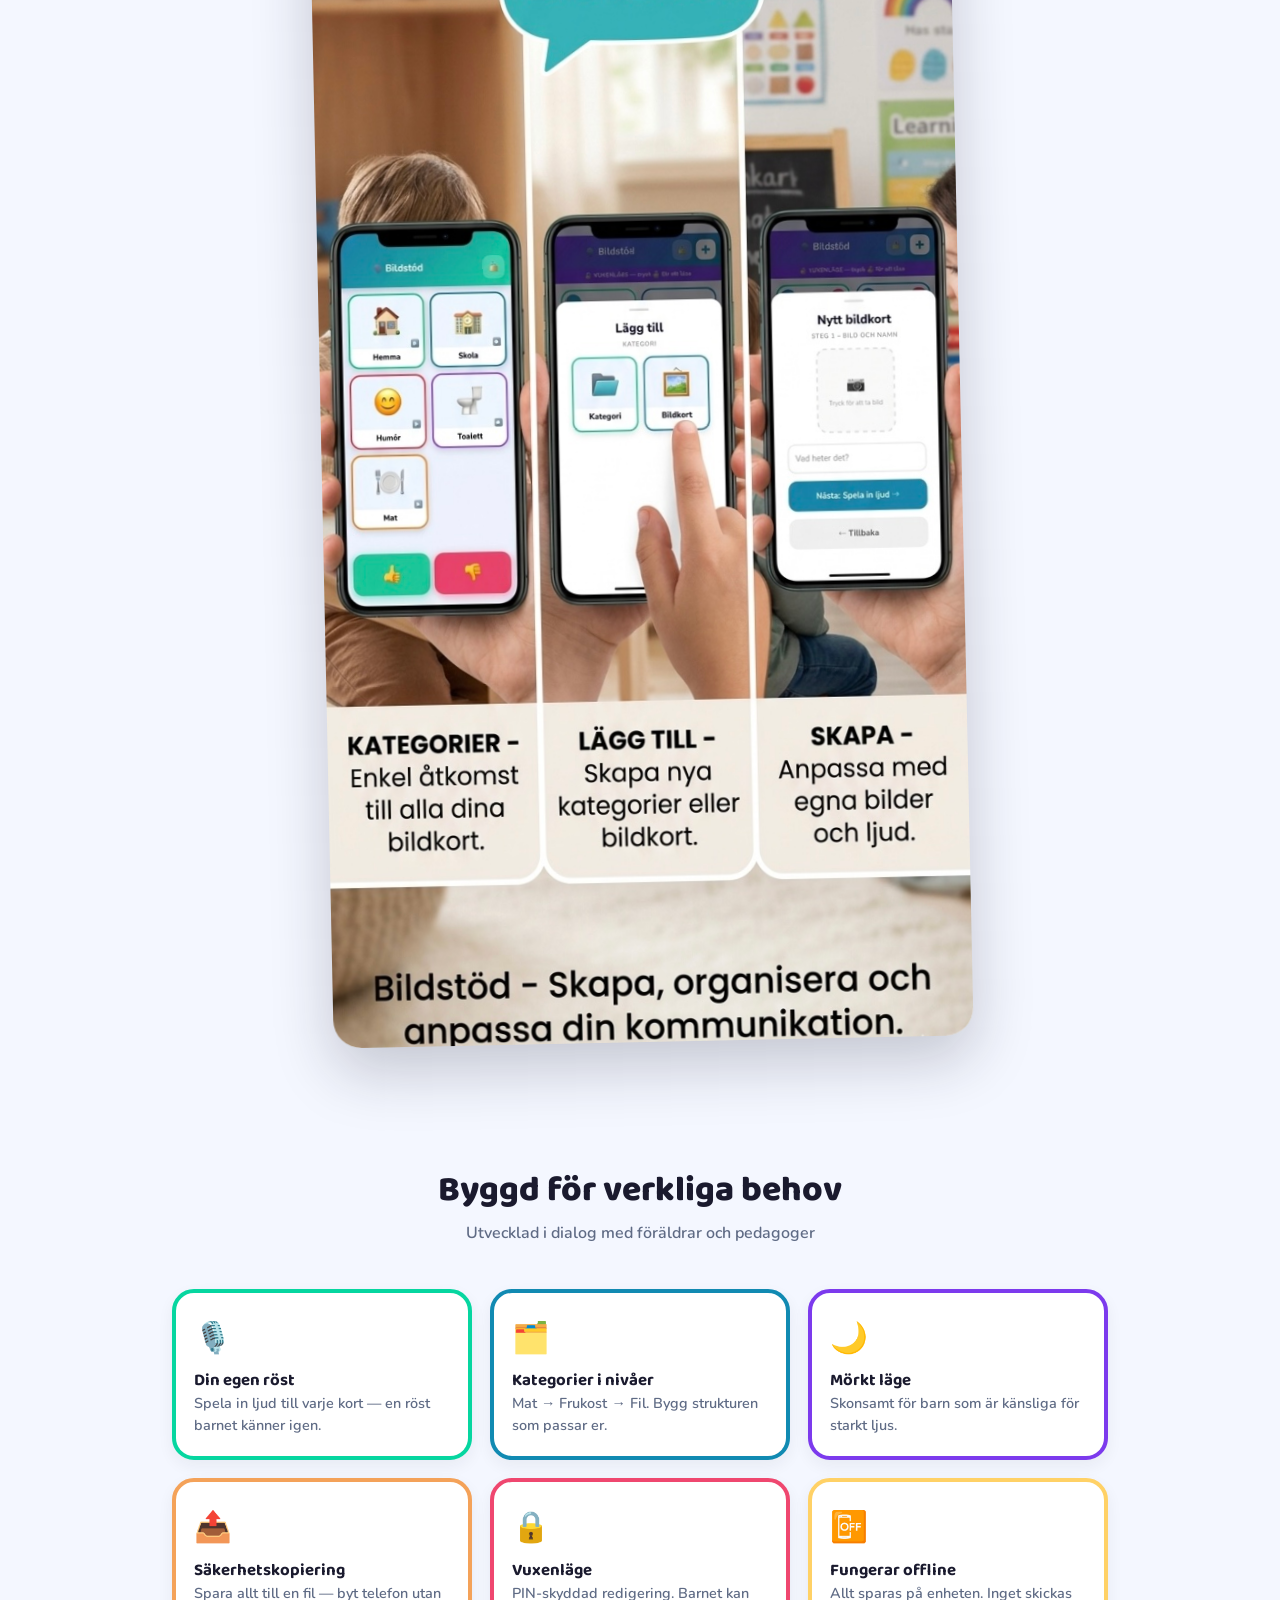
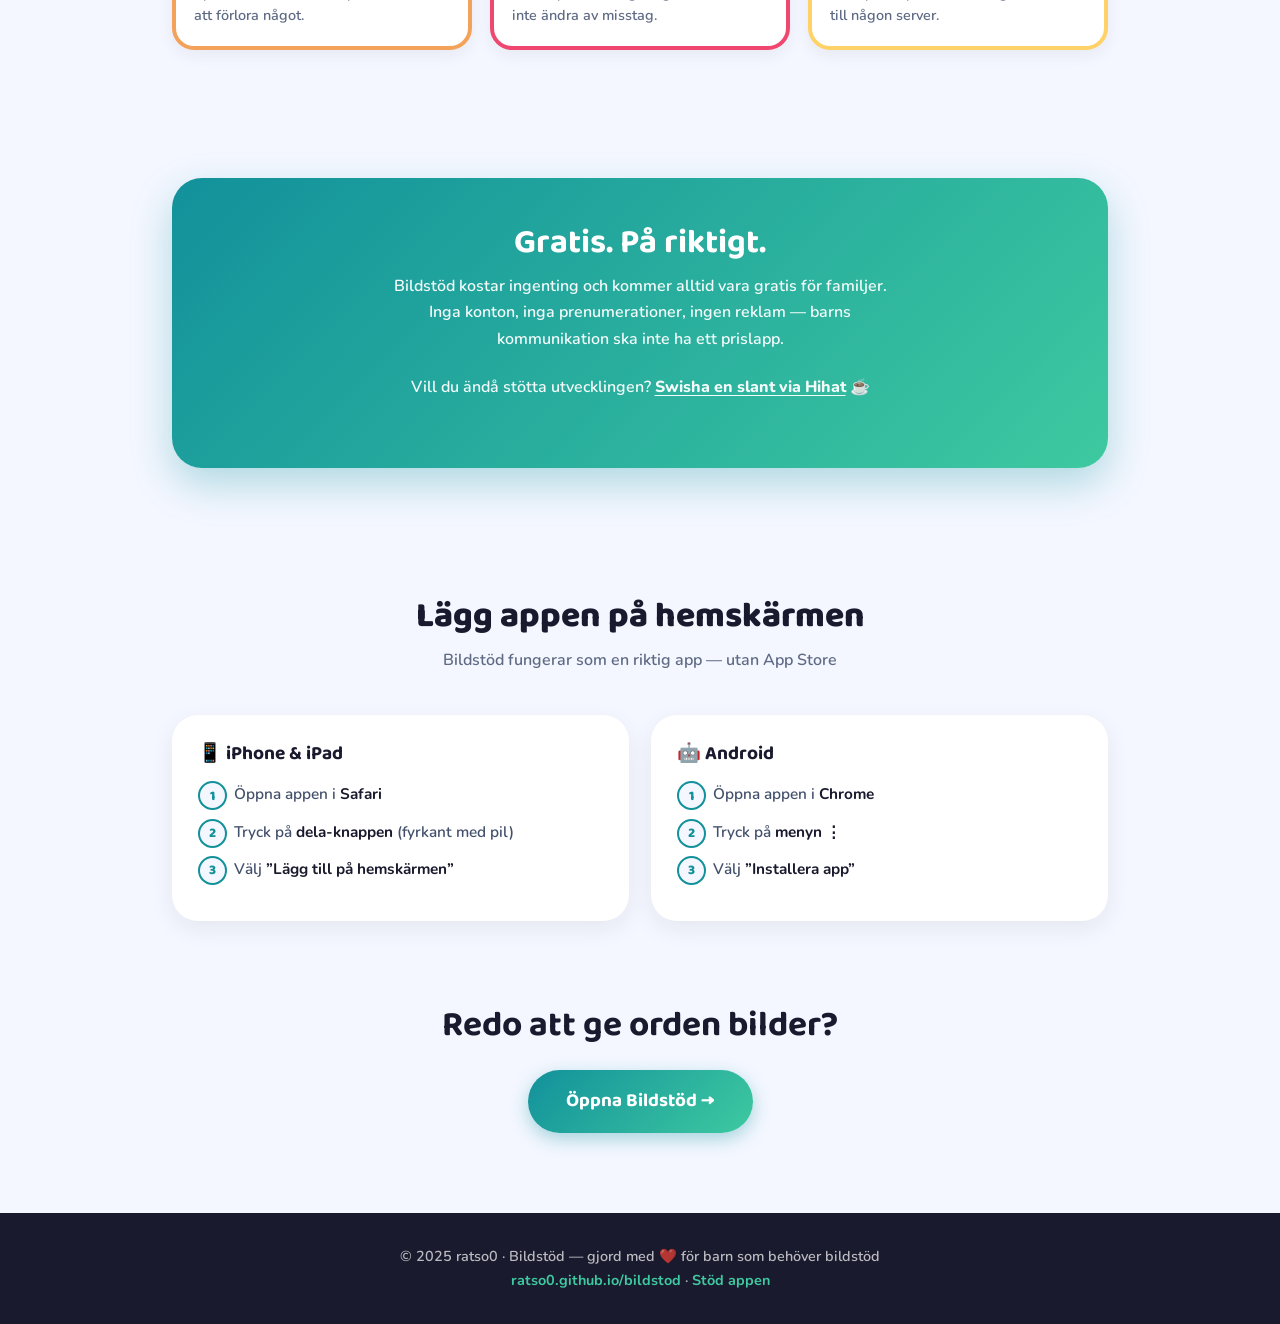
==== commit 347e8c38: "Add files via upload" ====
--- a/landing.html
+++ b/landing.html
@@ -322,7 +322,7 @@
     <h2 class="sect-title">Se hur det ser ut</h2>
     <p class="sect-sub">Tydliga kort, enkel redigering — allt på svenska</p>
     <div class="shots">
-      <img src="skarmar.jpg" alt="Tre skärmbilder från Bildstöd: kategorivyn med bildkort, dialog för att lägga till kategori eller bildkort, och formulär för att skapa nytt bildkort med bild och ljud." loading="lazy">
+      <img src="skarmar.jpeg" alt="Tre skärmbilder från Bildstöd: kategorivyn med bildkort, dialog för att lägga till kategori eller bildkort, och formulär för att skapa nytt bildkort med bild och ljud." loading="lazy">
     </div>
   </div>
 </section>
